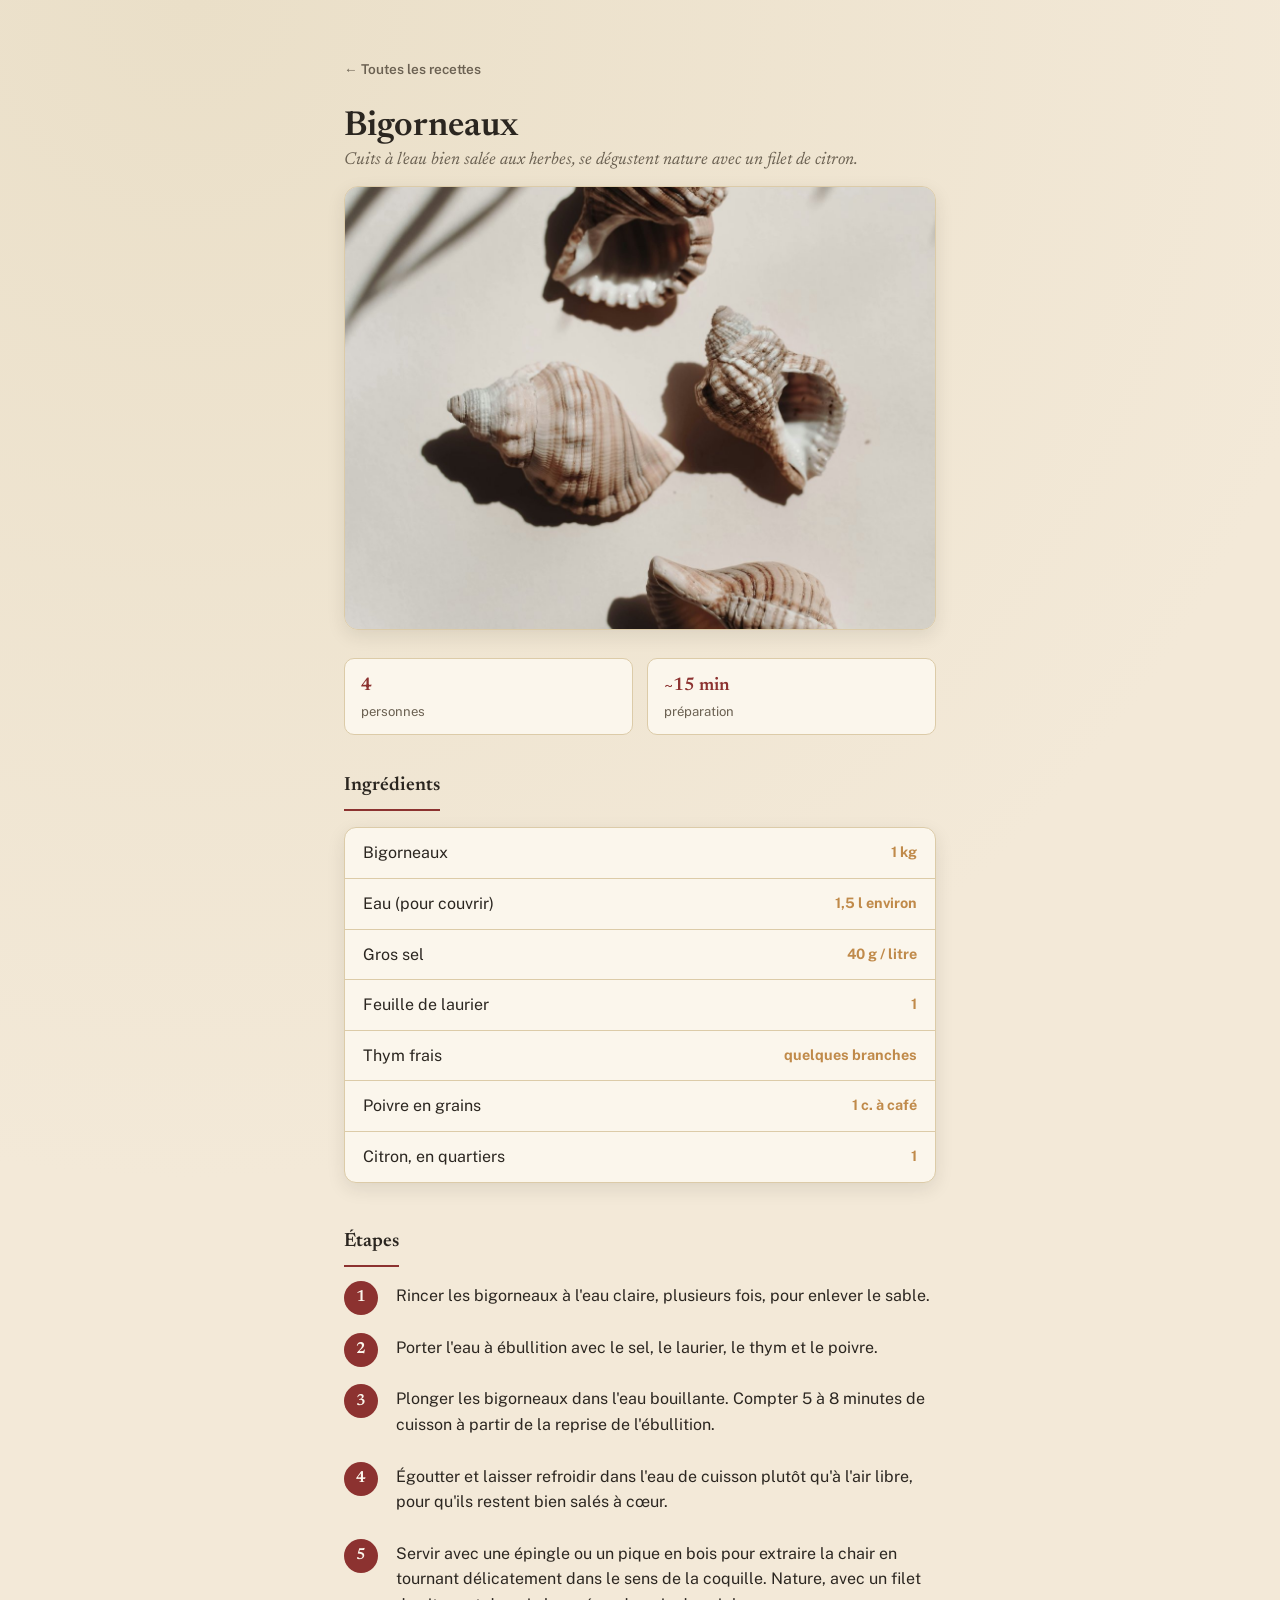
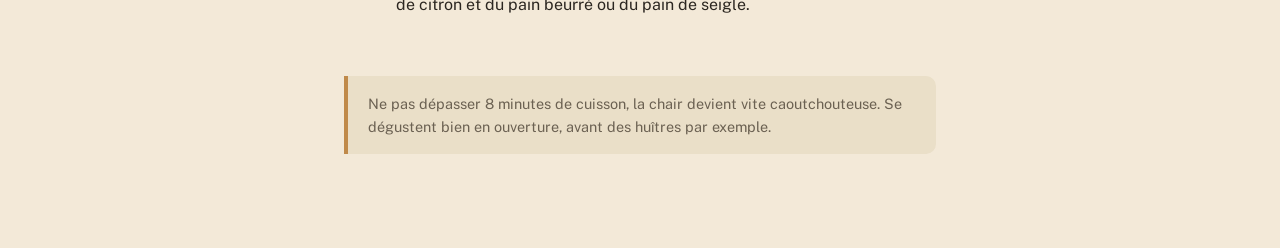
==== bigorneaux.html @ 17ab7acc "Add files via upload" ====
<!DOCTYPE html>
<html lang="fr">
<head>
<meta charset="UTF-8">
<meta name="viewport" content="width=device-width, initial-scale=1.0">
<title>Bigorneaux — Recettes</title>
<link rel="stylesheet" href="styles.css">
</head>
<body>
<div class="wrap">
  <a class="back-link" href="index.html">← Toutes les recettes</a>

  <h1 class="recipe-title">Bigorneaux</h1>
  <p class="recipe-desc">Cuits à l'eau bien salée aux herbes, se dégustent nature avec un filet de citron.</p>

  <img class="recipe-photo" src="bigorneaux.jpg" alt="Bigorneaux">

  <div class="recipe-meta">
    <div><strong>4</strong>personnes</div>
    <div><strong>~15 min</strong>préparation</div>
  </div>

  <h3 class="section-label">Ingrédients</h3>
  <ul class="ingredients">
    <li><span>Bigorneaux</span><span class="qty">1 kg</span></li>
    <li><span>Eau (pour couvrir)</span><span class="qty">1,5 l environ</span></li>
    <li><span>Gros sel</span><span class="qty">40 g / litre</span></li>
    <li><span>Feuille de laurier</span><span class="qty">1</span></li>
    <li><span>Thym frais</span><span class="qty">quelques branches</span></li>
    <li><span>Poivre en grains</span><span class="qty">1 c. à café</span></li>
    <li><span>Citron, en quartiers</span><span class="qty">1</span></li>
  </ul>

  <h3 class="section-label">Étapes</h3>
  <ol class="steps">
    <li>Rincer les bigorneaux à l'eau claire, plusieurs fois, pour enlever le sable.</li>
    <li>Porter l'eau à ébullition avec le sel, le laurier, le thym et le poivre.</li>
    <li>Plonger les bigorneaux dans l'eau bouillante. Compter 5 à 8 minutes de cuisson à partir de la reprise de l'ébullition.</li>
    <li>Égoutter et laisser refroidir dans l'eau de cuisson plutôt qu'à l'air libre, pour qu'ils restent bien salés à cœur.</li>
    <li>Servir avec une épingle ou un pique en bois pour extraire la chair en tournant délicatement dans le sens de la coquille. Nature, avec un filet de citron et du pain beurré ou du pain de seigle.</li>
  </ol>

  <p class="note">Ne pas dépasser 8 minutes de cuisson, la chair devient vite caoutchouteuse. Se dégustent bien en ouverture, avant des huîtres par exemple.</p>
</div>
</body>
</html>
---- styles.css ----
@import url('https://fonts.googleapis.com/css2?family=Newsreader:ital,wght@0,400;0,500;0,600;0,700;1,400&family=Public+Sans:wght@400;500;600;700&display=swap');

:root {
  --paper: #F3E9D8;
  --paper-deep: #EADFC8;
  --card: #FBF6EC;
  --paper-line: #DCCBA8;
  --ink: #2B2620;
  --ink-soft: #6B6152;
  --bordeaux: #8C3230;
  --bordeaux-deep: #6E2624;
  --copper: #C08A4A;
  --shadow: 0 6px 18px rgba(43, 38, 32, 0.10);
}

* { box-sizing: border-box; }

body {
  margin: 0;
  background:
    radial-gradient(circle at 15% 0%, var(--paper-deep), transparent 55%),
    var(--paper);
  color: var(--ink);
  font-family: 'Public Sans', sans-serif;
  line-height: 1.6;
}

.wrap {
  max-width: 640px;
  margin: 0 auto;
  padding: 56px 24px 80px;
}

.site-eyebrow {
  font-size: 0.78rem;
  letter-spacing: 0.06em;
  color: var(--bordeaux);
  font-weight: 600;
  margin: 0 0 10px;
}

.site-title {
  font-family: 'Newsreader', serif;
  font-weight: 600;
  font-size: 2.6rem;
  line-height: 1.1;
  margin: 0 0 10px;
}

.site-tagline {
  color: var(--ink-soft);
  font-size: 1rem;
  margin: 0 0 44px;
  max-width: 46ch;
}

/* --- Liste des recettes en cartes --- */
.recipe-list {
  list-style: none;
  margin: 0;
  padding: 0;
  display: flex;
  flex-direction: column;
  gap: 16px;
}

.recipe-list a {
  display: flex;
  align-items: center;
  gap: 18px;
  text-decoration: none;
  color: var(--ink);
  background: var(--card);
  border: 1px solid var(--paper-line);
  border-radius: 12px;
  padding: 20px;
  box-shadow: var(--shadow);
  transition: transform .18s ease, box-shadow .18s ease, border-color .18s ease;
}

.recipe-list a:hover {
  transform: translateY(-2px);
  box-shadow: 0 10px 24px rgba(43, 38, 32, 0.16);
  border-color: var(--copper);
}

.recipe-icon {
  flex: none;
  width: 52px;
  height: 52px;
  border-radius: 50%;
  background: var(--paper-deep);
  display: flex;
  align-items: center;
  justify-content: center;
}

.recipe-icon svg { width: 26px; height: 26px; }

.recipe-list h2 {
  font-family: 'Newsreader', serif;
  font-weight: 600;
  font-size: 1.22rem;
  margin: 0 0 4px;
}

.recipe-list p {
  color: var(--ink-soft);
  font-size: 0.9rem;
  margin: 0;
}

.recipe-list a:hover h2 { color: var(--bordeaux); }

/* --- Fiche recette --- */
.back-link {
  display: inline-flex;
  align-items: center;
  gap: 6px;
  color: var(--ink-soft);
  text-decoration: none;
  font-size: 0.85rem;
  font-weight: 600;
  margin-bottom: 28px;
}

.back-link:hover { color: var(--bordeaux); }

.recipe-hero {
  display: flex;
  align-items: center;
  gap: 20px;
  margin-bottom: 18px;
}

.recipe-hero .recipe-icon {
  width: 64px;
  height: 64px;
  background: var(--bordeaux);
}

.recipe-hero .recipe-icon svg { width: 32px; height: 32px; }

.recipe-title {
  font-family: 'Newsreader', serif;
  font-weight: 600;
  font-size: 2.15rem;
  line-height: 1.1;
  margin: 0;
}

.recipe-desc {
  color: var(--ink-soft);
  font-style: italic;
  margin: 0 0 12px;
  font-family: 'Newsreader', serif;
  font-size: 1.08rem;
}

.recipe-meta {
  display: flex;
  gap: 14px;
  margin: 24px 0 36px;
}

.recipe-meta div {
  flex: 1;
  background: var(--card);
  border: 1px solid var(--paper-line);
  border-radius: 10px;
  padding: 12px 16px;
  font-size: 0.82rem;
  color: var(--ink-soft);
}

.recipe-meta strong {
  color: var(--bordeaux);
  display: block;
  font-family: 'Newsreader', serif;
  font-weight: 600;
  font-size: 1.15rem;
}

h3.section-label {
  font-family: 'Newsreader', serif;
  font-weight: 600;
  font-size: 1.2rem;
  color: var(--ink);
  margin: 0 0 16px;
  padding-bottom: 8px;
  border-bottom: 2px solid var(--bordeaux);
  display: inline-block;
}

.ingredients {
  list-style: none;
  padding: 0;
  margin: 0 0 44px;
  background: var(--card);
  border: 1px solid var(--paper-line);
  border-radius: 12px;
  box-shadow: var(--shadow);
  overflow: hidden;
}

.ingredients li {
  padding: 12px 18px;
  border-bottom: 1px solid var(--paper-line);
  display: flex;
  justify-content: space-between;
  gap: 16px;
}

.ingredients li:last-child { border-bottom: none; }

.ingredients .qty {
  color: var(--copper);
  white-space: nowrap;
  font-weight: 700;
  font-size: 0.9rem;
}

.steps {
  padding: 0;
  margin: 0 0 32px;
  counter-reset: step;
}

.steps li {
  list-style: none;
  counter-increment: step;
  position: relative;
  padding: 0 0 26px 52px;
}

.steps li::before {
  content: counter(step);
  position: absolute;
  left: 0;
  top: -2px;
  width: 34px;
  height: 34px;
  border-radius: 50%;
  background: var(--bordeaux);
  color: var(--card);
  font-family: 'Newsreader', serif;
  font-weight: 600;
  font-size: 1rem;
  display: flex;
  align-items: center;
  justify-content: center;
}

.note {
  background: var(--paper-deep);
  border-left: 4px solid var(--copper);
  border-radius: 0 10px 10px 0;
  padding: 16px 20px;
  font-size: 0.9rem;
  color: var(--ink-soft);
}

/* --- Photo --- */
.recipe-photo {
  width: 100%;
  aspect-ratio: 4 / 3;
  object-fit: cover;
  border-radius: 14px;
  border: 1px solid var(--paper-line);
  box-shadow: var(--shadow);
  margin: 0 0 28px;
  display: block;
}

.recipe-thumb {
  flex: none;
  width: 64px;
  height: 64px;
  border-radius: 12px;
  object-fit: cover;
  border: 1px solid var(--paper-line);
}

.recipe-illustration {
  width: 100%;
  aspect-ratio: 4 / 3;
  border-radius: 14px;
  border: 1px solid var(--paper-line);
  box-shadow: var(--shadow);
  margin: 0 0 28px;
  background:
    radial-gradient(circle at 20% 15%, var(--paper), transparent 60%),
    var(--paper-deep);
  display: block;
  overflow: hidden;
}

.recipe-illustration svg { width: 100%; height: 100%; }
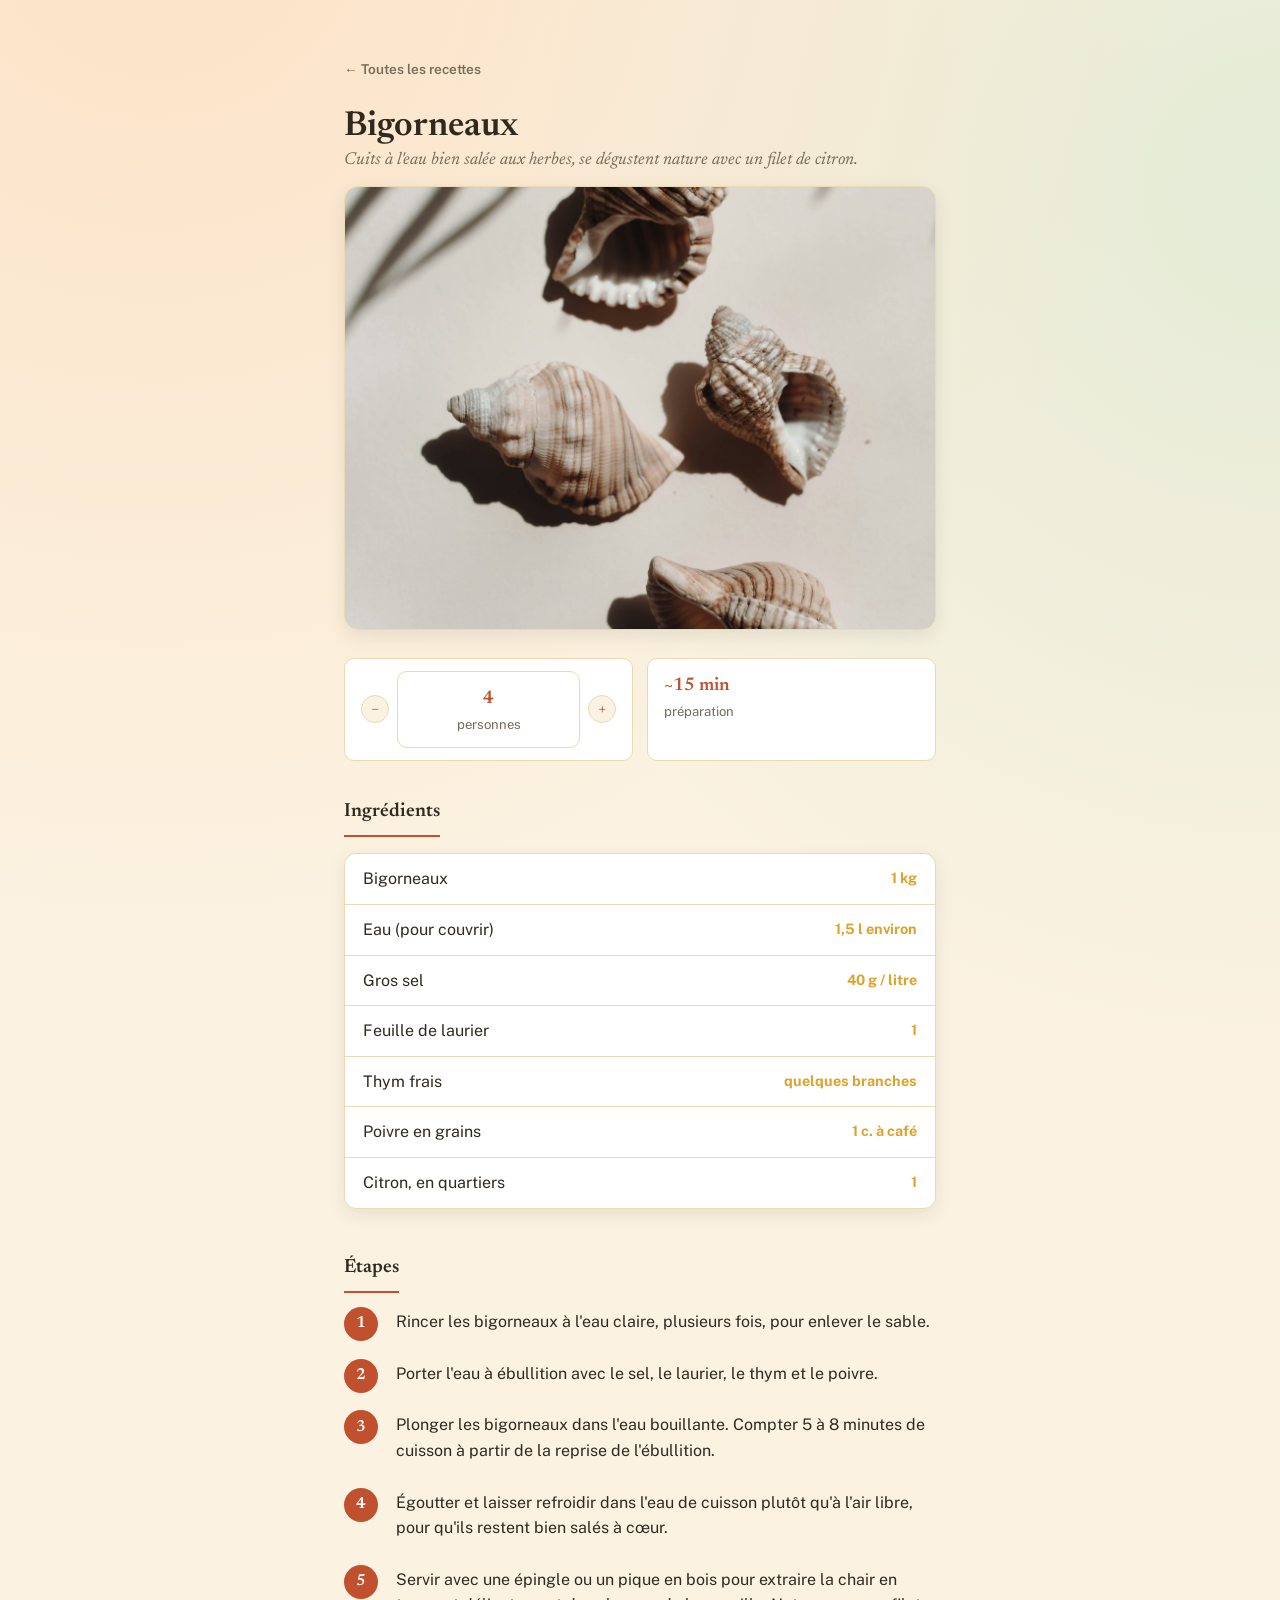
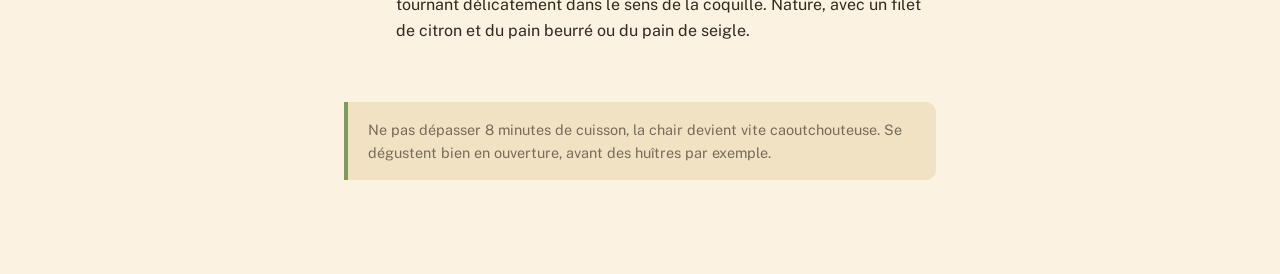
==== commit e521f21b: "Add files via upload" ====
--- a/bigorneaux.html
+++ b/bigorneaux.html
@@ -16,19 +16,23 @@
   <img class="recipe-photo" src="bigorneaux.jpg" alt="Bigorneaux">
 
   <div class="recipe-meta">
-    <div><strong>4</strong>personnes</div>
+    <div class="people-box" data-base-people="4">
+      <button type="button" class="people-btn" data-action="dec" aria-label="Moins de personnes">−</button>
+      <div class="people-count"><strong class="people-value">4</strong>personnes</div>
+      <button type="button" class="people-btn" data-action="inc" aria-label="Plus de personnes">+</button>
+    </div>
     <div><strong>~15 min</strong>préparation</div>
   </div>
 
   <h3 class="section-label">Ingrédients</h3>
   <ul class="ingredients">
-    <li><span>Bigorneaux</span><span class="qty">1 kg</span></li>
-    <li><span>Eau (pour couvrir)</span><span class="qty">1,5 l environ</span></li>
+    <li><span>Bigorneaux</span><span class="qty" data-qty="1" data-unit="kg" data-round="0.25">1 kg</span></li>
+    <li><span>Eau (pour couvrir)</span><span class="qty" data-qty="1.5" data-unit="l environ" data-round="0.25">1,5 l environ</span></li>
     <li><span>Gros sel</span><span class="qty">40 g / litre</span></li>
-    <li><span>Feuille de laurier</span><span class="qty">1</span></li>
+    <li><span>Feuille de laurier</span><span class="qty" data-qty="1" data-fmt="int">1</span></li>
     <li><span>Thym frais</span><span class="qty">quelques branches</span></li>
-    <li><span>Poivre en grains</span><span class="qty">1 c. à café</span></li>
-    <li><span>Citron, en quartiers</span><span class="qty">1</span></li>
+    <li><span>Poivre en grains</span><span class="qty" data-qty="1" data-fmt="frac" data-unit="c. à café">1 c. à café</span></li>
+    <li><span>Citron, en quartiers</span><span class="qty" data-qty="1" data-fmt="int">1</span></li>
   </ul>
 
   <h3 class="section-label">Étapes</h3>
@@ -42,5 +46,6 @@
 
   <p class="note">Ne pas dépasser 8 minutes de cuisson, la chair devient vite caoutchouteuse. Se dégustent bien en ouverture, avant des huîtres par exemple.</p>
 </div>
+<script src="scale.js"></script>
 </body>
 </html>
--- a/styles.css
+++ b/styles.css
@@ -1,16 +1,17 @@
 @import url('https://fonts.googleapis.com/css2?family=Newsreader:ital,wght@0,400;0,500;0,600;0,700;1,400&family=Public+Sans:wght@400;500;600;700&display=swap');
 
 :root {
-  --paper: #F3E9D8;
-  --paper-deep: #EADFC8;
-  --card: #FBF6EC;
-  --paper-line: #DCCBA8;
-  --ink: #2B2620;
-  --ink-soft: #6B6152;
-  --bordeaux: #8C3230;
-  --bordeaux-deep: #6E2624;
-  --copper: #C08A4A;
-  --shadow: 0 6px 18px rgba(43, 38, 32, 0.10);
+  --paper: #FBF2E1;
+  --paper-deep: #F2E2C4;
+  --card: #FFFFFF;
+  --paper-line: #EAD9B4;
+  --ink: #2E2A20;
+  --ink-soft: #756C59;
+  --bordeaux: #C1502E;
+  --bordeaux-deep: #9E3F22;
+  --copper: #7E9A5C;
+  --mustard: #DDA22C;
+  --shadow: 0 6px 18px rgba(43, 38, 32, 0.09);
 }
 
 * { box-sizing: border-box; }
@@ -18,7 +19,8 @@
 body {
   margin: 0;
   background:
-    radial-gradient(circle at 15% 0%, var(--paper-deep), transparent 55%),
+    radial-gradient(circle at 12% -5%, #FCE2C6, transparent 45%),
+    radial-gradient(circle at 100% 10%, #E4EBD6, transparent 40%),
     var(--paper);
   color: var(--ink);
   font-family: 'Public Sans', sans-serif;
@@ -181,6 +183,47 @@
   font-size: 1.15rem;
 }
 
+.people-box {
+  display: flex;
+  align-items: center;
+  justify-content: space-between;
+  gap: 8px;
+}
+
+.people-count {
+  text-align: center;
+  flex: 1;
+}
+
+.people-btn {
+  flex: none;
+  width: 28px;
+  height: 28px;
+  border-radius: 50%;
+  border: 1px solid var(--paper-line);
+  background: var(--paper);
+  color: var(--bordeaux);
+  font-family: 'Newsreader', serif;
+  font-size: 1.05rem;
+  line-height: 1;
+  cursor: pointer;
+  display: flex;
+  align-items: center;
+  justify-content: center;
+  padding: 0;
+  transition: background .15s ease, color .15s ease;
+}
+
+.people-btn:hover {
+  background: var(--bordeaux);
+  color: var(--card);
+  border-color: var(--bordeaux);
+}
+
+.qty.is-scaled {
+  color: var(--bordeaux);
+}
+
 h3.section-label {
   font-family: 'Newsreader', serif;
   font-weight: 600;
@@ -214,7 +257,7 @@
 .ingredients li:last-child { border-bottom: none; }
 
 .ingredients .qty {
-  color: var(--copper);
+  color: var(--mustard);
   white-space: nowrap;
   font-weight: 700;
   font-size: 0.9rem;
